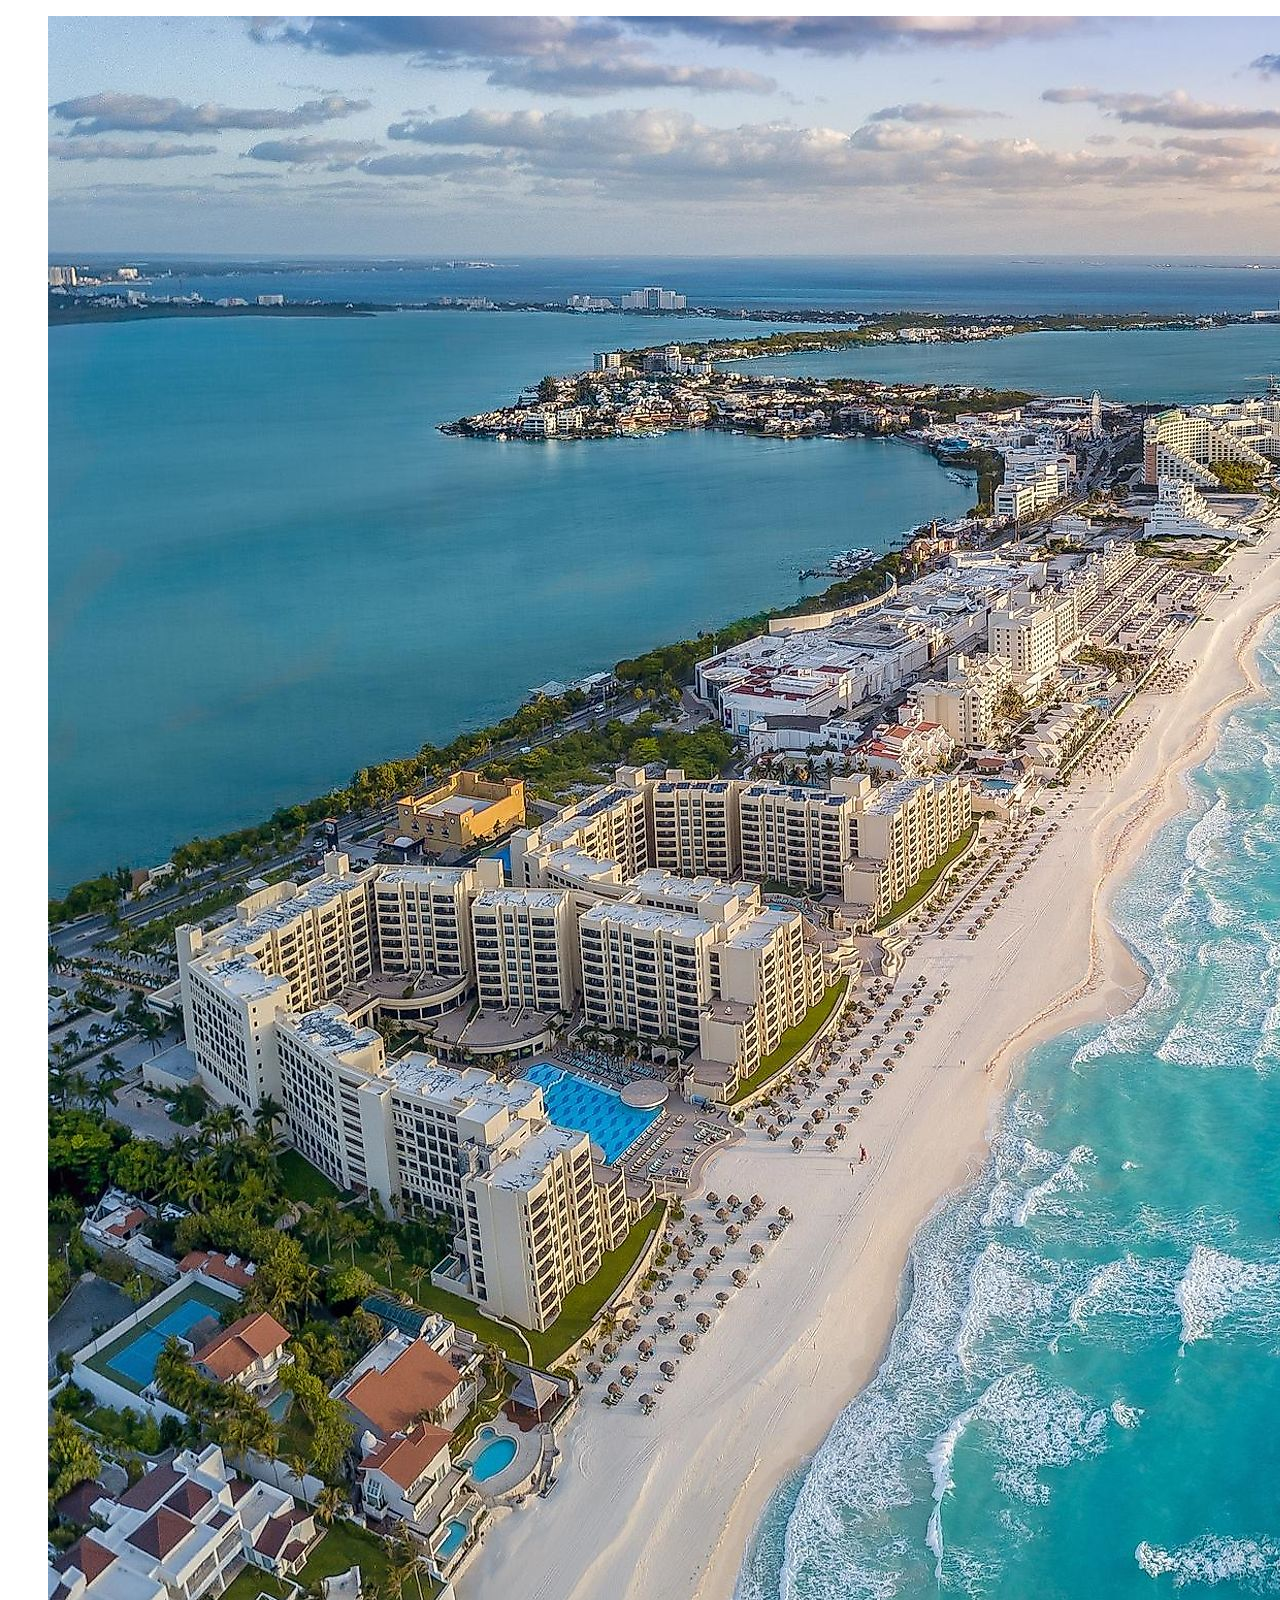
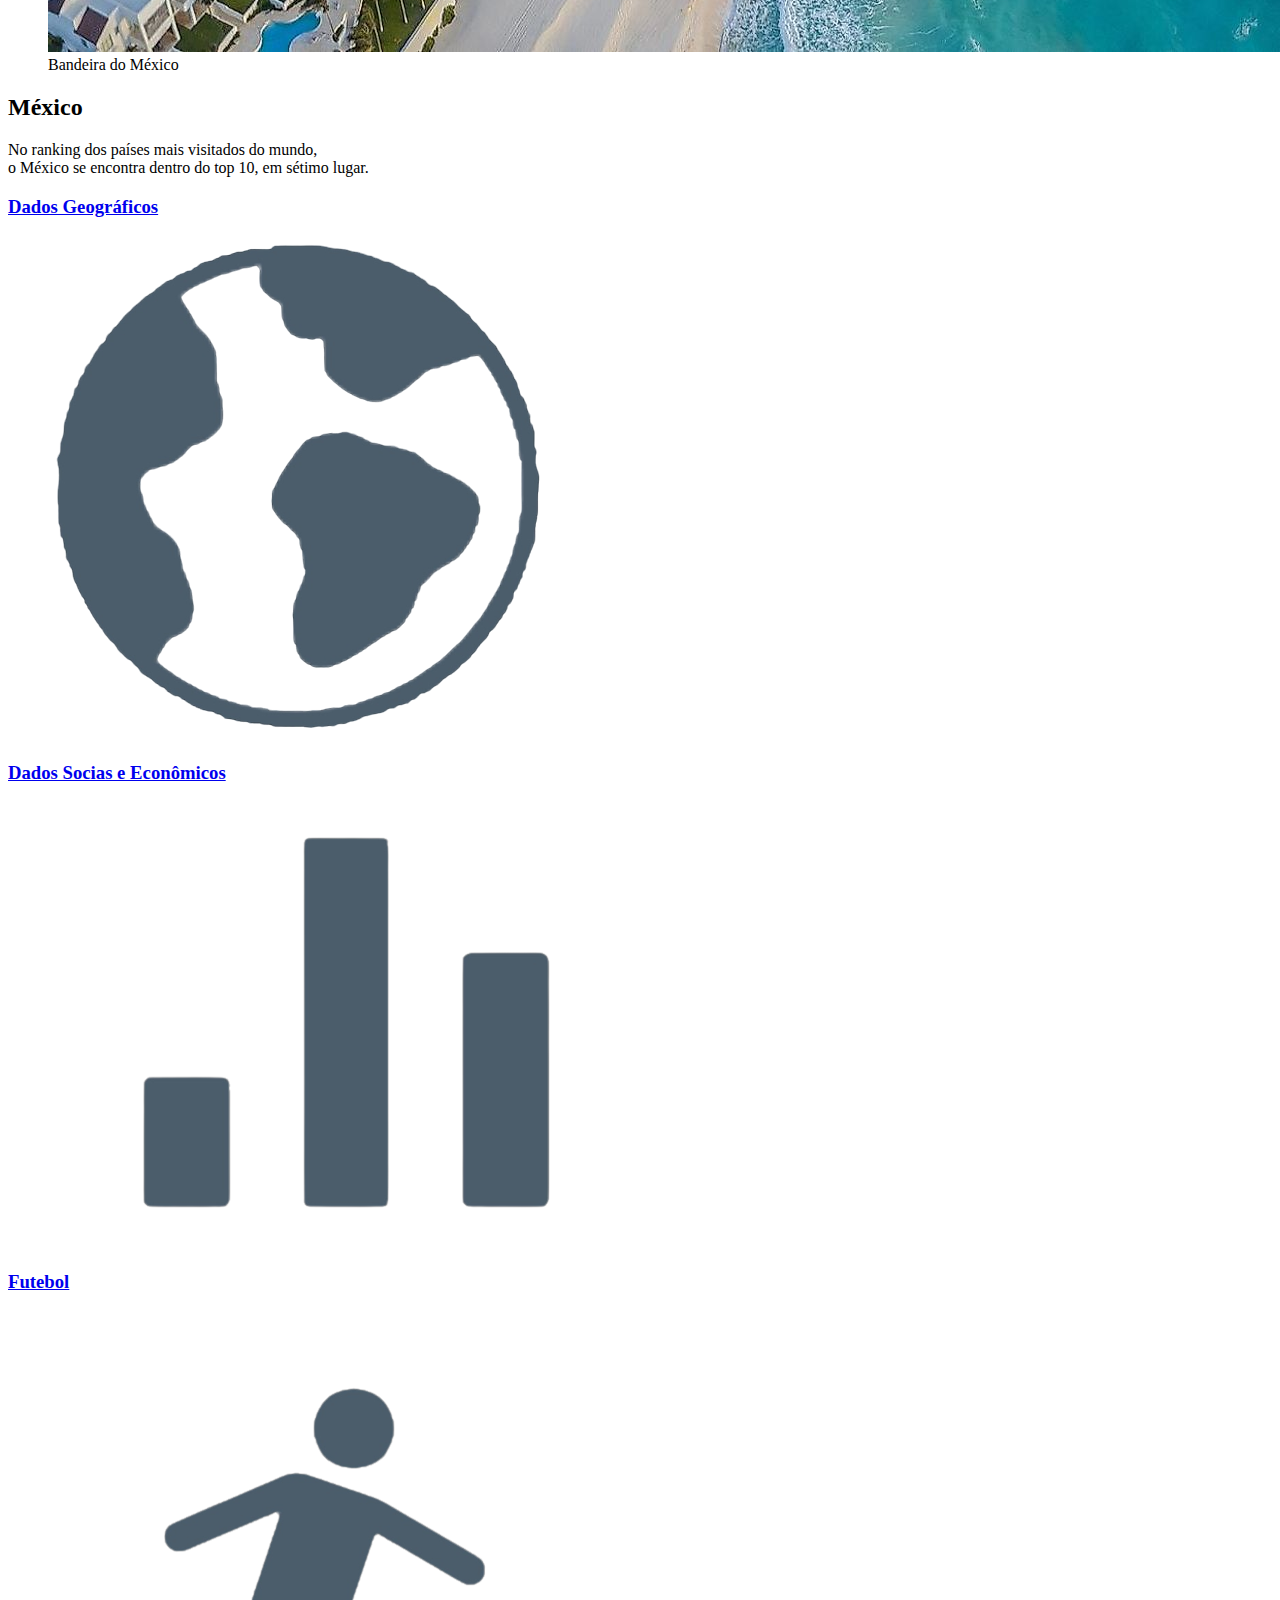
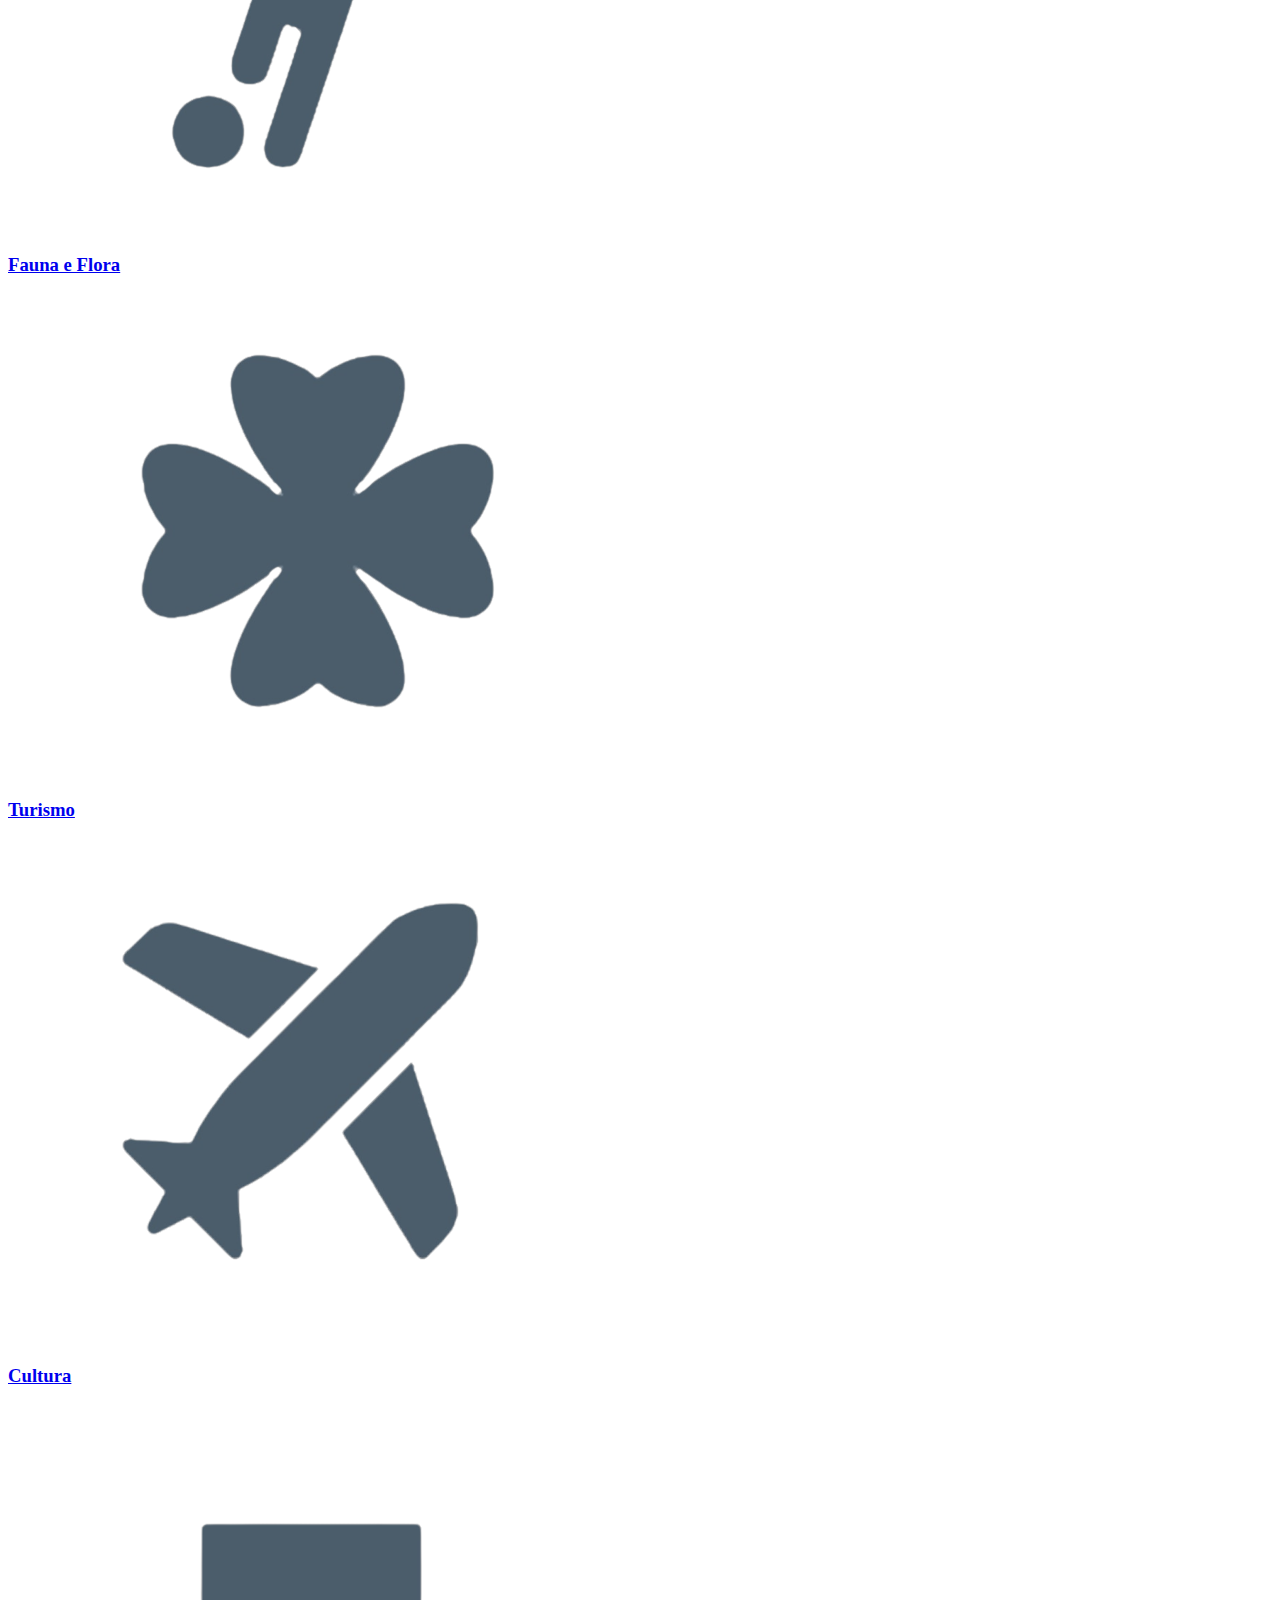
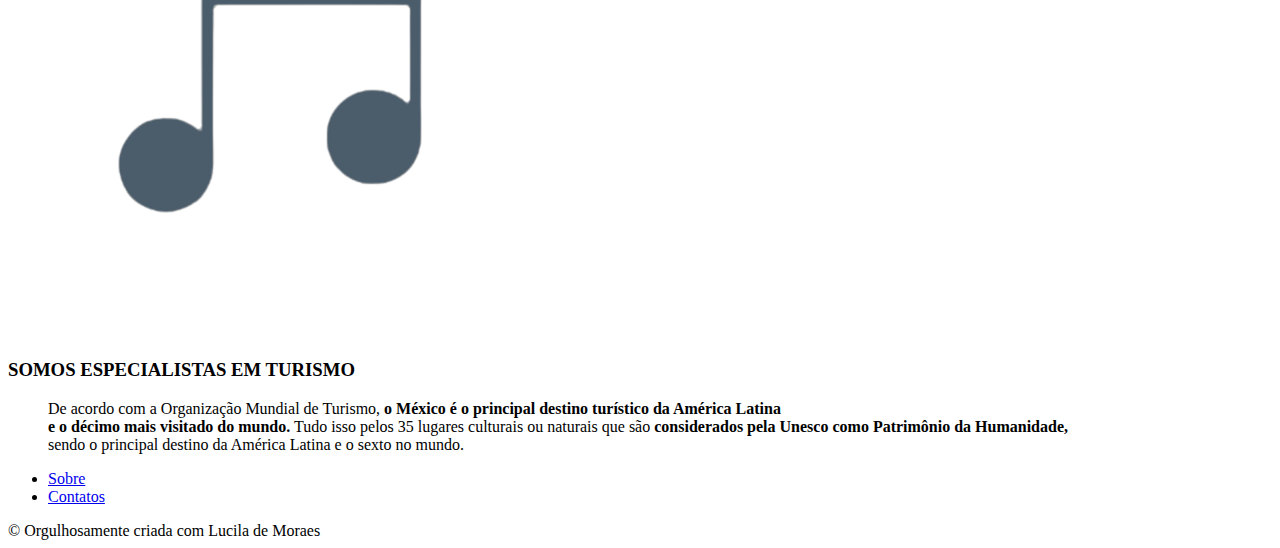
==== index.html @ 618b8b81 "Add files via upload" ====
<!DOCTYPE html>
<html>
    <head>
        <meta charset ="utf-8">
        <title>Conhecendo o México</title>
        <link rel="stylesheet" href="css/css.css">
    </head>
        <body>
            <header> 
                <figure>
                    <img src="./img/cancun.png">
                    <figcaption>Bandeira do México</figcaption>
                </figure>
                <section id="banner">
                    <h2>México</h2>
                    <p>No ranking dos países mais visitados do mundo, <br>
                    o México se encontra dentro do top 10, em sétimo lugar.</p>
                </section>
            </header>
                <main>
                <section id="info">
                    <div class="info" id="info1">
                        <h3><a href="./DadosG.html">Dados Geográficos</a></h3>
                        <figure>
                            <img src="./img/i11.png" alt="">
                        </figure>
                    </div>
                    <div class="info" id="info2">
                        <h3> <a href="./DadosES.html">Dados Socias e Econômicos</a></h3>
                        <figure>
                            <img src="./img/I1.png">
                        </figure>
                    </div>
                    <div class="info" id="info3">
                        <h3><a href="./Futebol.html">Futebol</a></h3>
                        <figure>
                            <img src="./img/i2.png" alt="">
                        </figure>
                    </div>
                    <div id="info4">
                        <h3><a href="./Fauna.html">Fauna e Flora</a></h3>
                        <figure>
                            <img src="./img/i3.png" alt="">
                        </figure>
                    </div>
                    <div id="info5">
                        <h3> <a href="./Turismo.html">Turismo</a></h3>
                        <figure>
                            <img src="./img/i4.png" alt="">
                        </figure>
                    </div>
                    <div id="info6">
                        <h3> <a href="./Cultura.html">Cultura</a></h3>
                        <figure>
                            <img src="img/i5.png" alt="">
                        </figure>
                    </div>
                </section>
                <div id="txt">
                    <h3> <strong> SOMOS ESPECIALISTAS EM TURISMO</strong> </h3>
                    <blockquote> De acordo com a Organização Mundial de Turismo, <strong>o México é o principal destino turístico da América Latina </strong><br>
                        <strong>e o décimo mais visitado do mundo.</strong>  Tudo isso pelos 35 lugares culturais ou naturais que são <strong>considerados pela Unesco como Patrimônio da Humanidade,</strong>
                        <br>sendo o principal destino da América Latina e o sexto no mundo.</blockquote>
                </div>
                    <footer>
                        <nav>
                            <ul>
                                <li>
                                    <a href="#">Sobre</a>
                                </li>
                                <li>
                                    <a href="#">Contatos</a>
                                </li>
                            </ul>
                        </nav>
                    </footer>
                </main>
                <footer>
                    <div id="copyr">
                        &copy;
                        Orgulhosamente criada com Lucila de Moraes
                    </div>
                </footer>
        </body>
</html>
---- css/css.css ----
css.legal
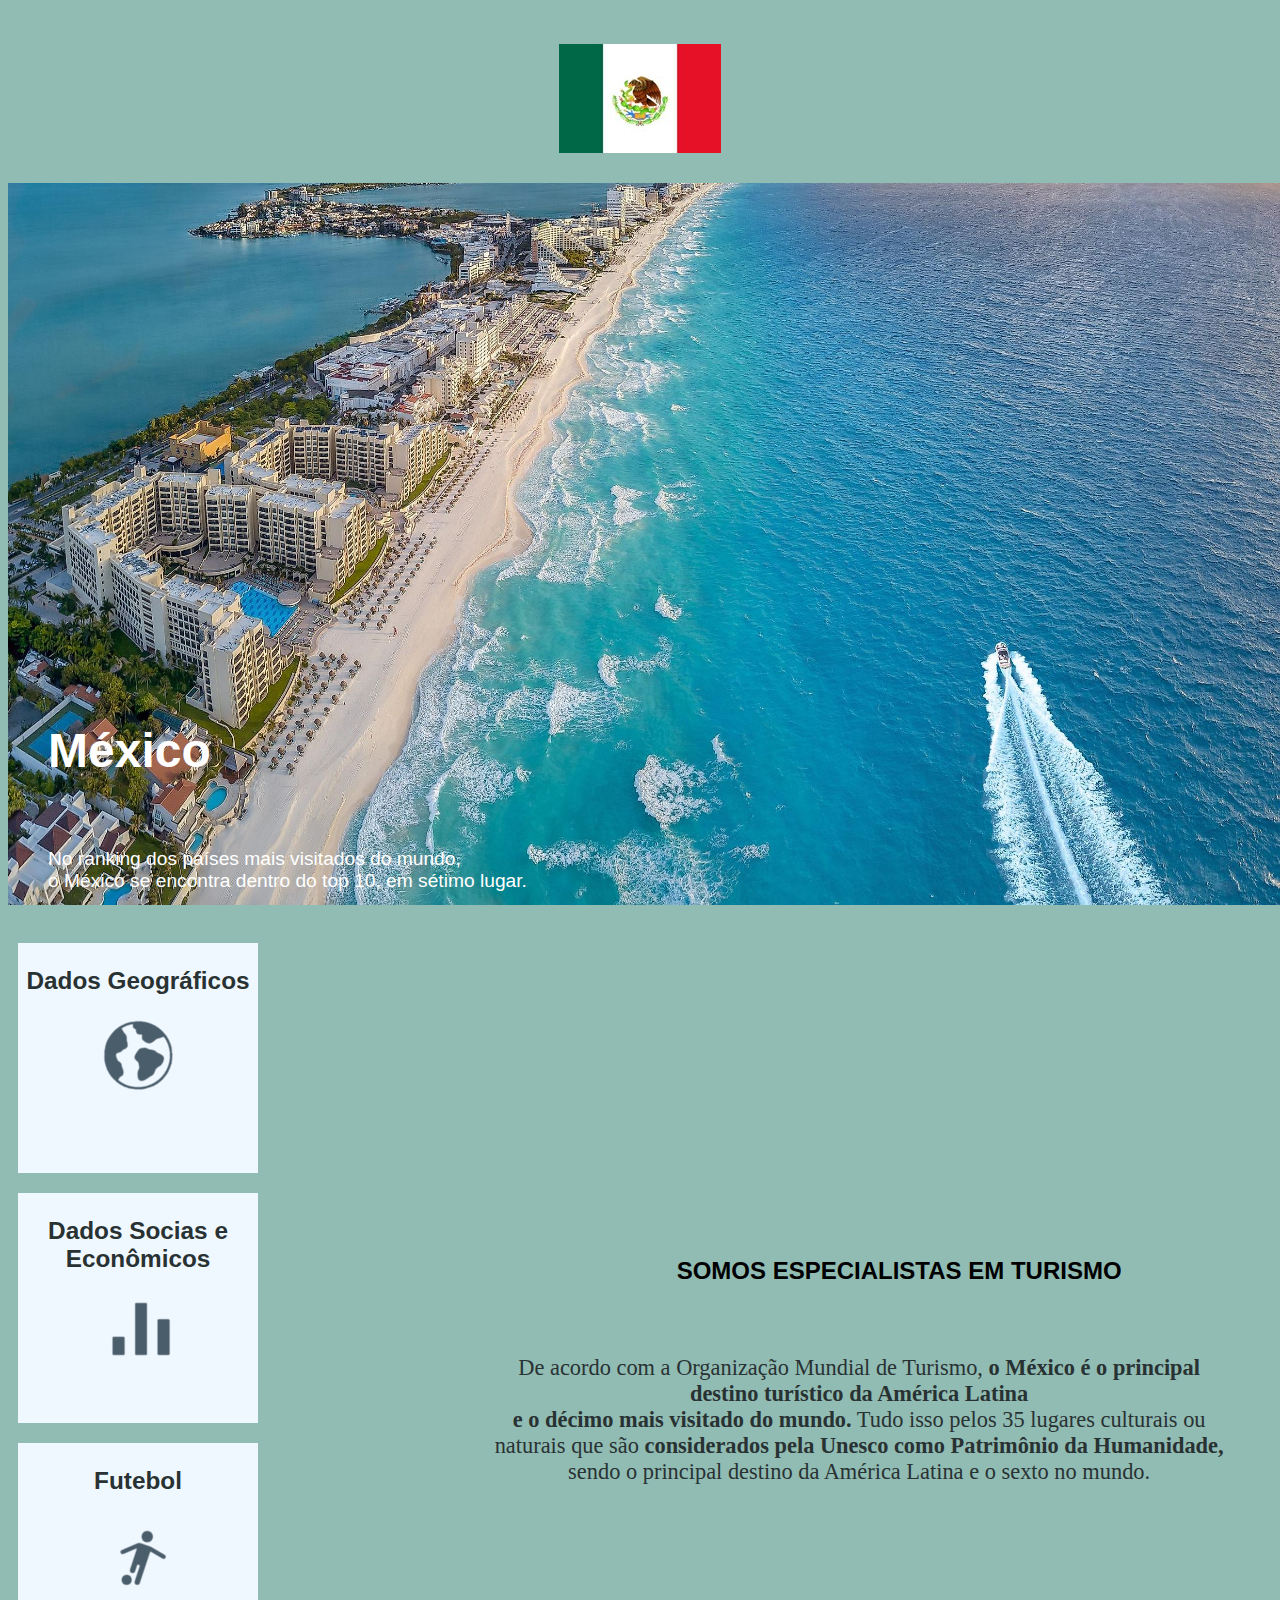
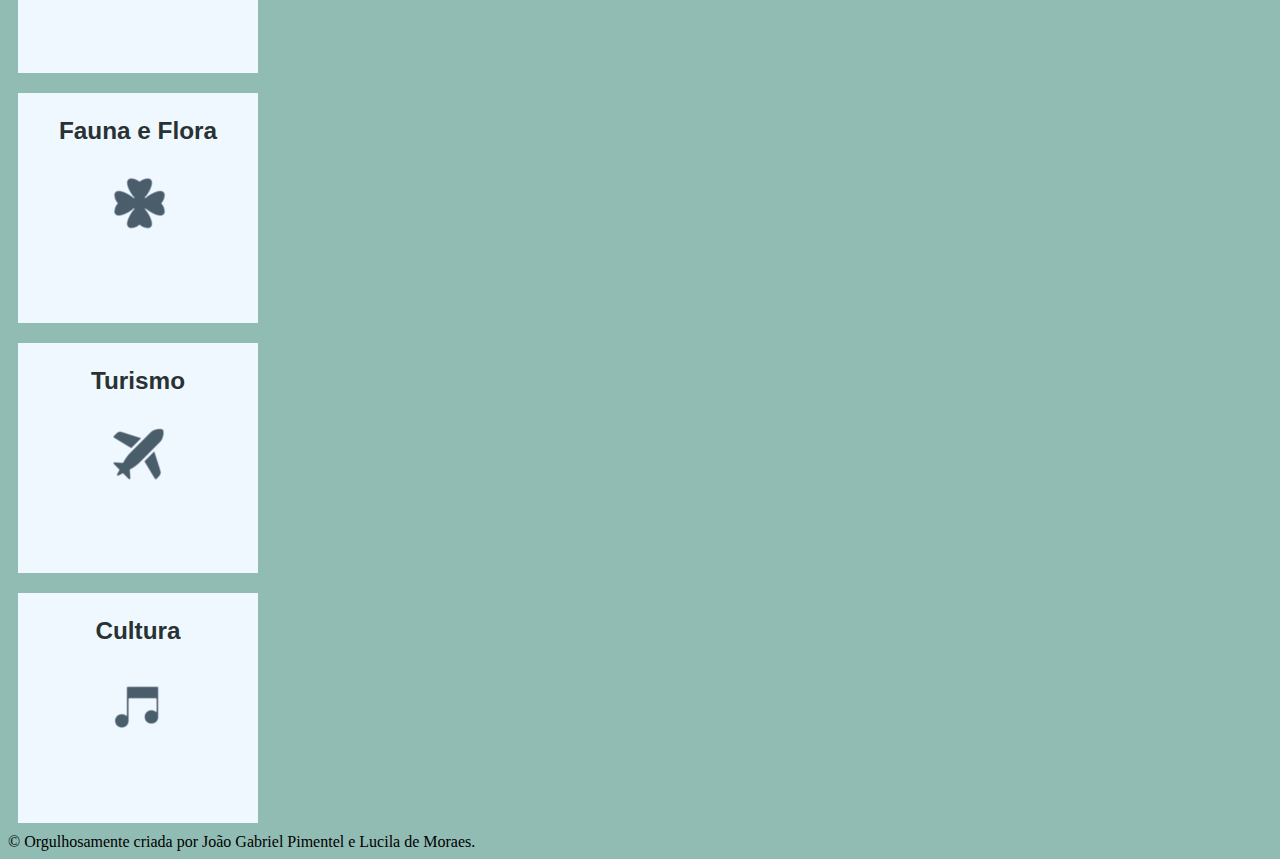
==== commit acc599ec: "Add files via upload" ====
--- a/index.html
+++ b/index.html
@@ -3,53 +3,54 @@
     <head>
         <meta charset ="utf-8">
         <title>Conhecendo o México</title>
-        <link rel="stylesheet" href="css/css.css">
+        <link rel="stylesheet" href="./css/index.css">
     </head>
         <body>
             <header> 
-                <figure>
-                    <img src="./img/cancun.png">
-                    <figcaption>Bandeira do México</figcaption>
-                </figure>
+                <div class="flag">
+                    <figure>
+                        <img src="./img/mexico´s flag.jpg"alt="Bandeira do México">
+                    </figure>
+                </div>
+            </header>
                 <section id="banner">
                     <h2>México</h2>
                     <p>No ranking dos países mais visitados do mundo, <br>
                     o México se encontra dentro do top 10, em sétimo lugar.</p>
                 </section>
-            </header>
                 <main>
-                <section id="info">
-                    <div class="info" id="info1">
+                <section id="INFO">
+                    <div class="INFO">
                         <h3><a href="./DadosG.html">Dados Geográficos</a></h3>
-                        <figure>
+                       <figure>
                             <img src="./img/i11.png" alt="">
                         </figure>
                     </div>
-                    <div class="info" id="info2">
+                    <div class="INFO">
                         <h3> <a href="./DadosES.html">Dados Socias e Econômicos</a></h3>
                         <figure>
                             <img src="./img/I1.png">
                         </figure>
                     </div>
-                    <div class="info" id="info3">
+                    <div class="INFO" >
                         <h3><a href="./Futebol.html">Futebol</a></h3>
                         <figure>
                             <img src="./img/i2.png" alt="">
                         </figure>
                     </div>
-                    <div id="info4">
+                    <div  class="INFO">
                         <h3><a href="./Fauna.html">Fauna e Flora</a></h3>
                         <figure>
                             <img src="./img/i3.png" alt="">
                         </figure>
                     </div>
-                    <div id="info5">
+                    <div class="INFO" >
                         <h3> <a href="./Turismo.html">Turismo</a></h3>
                         <figure>
                             <img src="./img/i4.png" alt="">
                         </figure>
                     </div>
-                    <div id="info6">
+                    <div class="INFO">
                         <h3> <a href="./Cultura.html">Cultura</a></h3>
                         <figure>
                             <img src="img/i5.png" alt="">
@@ -62,23 +63,11 @@
                         <strong>e o décimo mais visitado do mundo.</strong>  Tudo isso pelos 35 lugares culturais ou naturais que são <strong>considerados pela Unesco como Patrimônio da Humanidade,</strong>
                         <br>sendo o principal destino da América Latina e o sexto no mundo.</blockquote>
                 </div>
-                    <footer>
-                        <nav>
-                            <ul>
-                                <li>
-                                    <a href="#">Sobre</a>
-                                </li>
-                                <li>
-                                    <a href="#">Contatos</a>
-                                </li>
-                            </ul>
-                        </nav>
-                    </footer>
                 </main>
                 <footer>
                     <div id="copyr">
                         &copy;
-                        Orgulhosamente criada com Lucila de Moraes
+                        Orgulhosamente criada por João Gabriel Pimentel e Lucila de Moraes.
                     </div>
                 </footer>
         </body>
--- a/css/index.css
+++ b/css/index.css
@@ -0,0 +1,100 @@
+body{
+    background-color:#91bcb3;
+}
+header {
+    display: flex;
+    flex-direction: row;
+    justify-content: center;
+    padding-top: 20px;
+}
+header h1 {
+    color: #fff;
+}
+p{
+    font-family: 'Lucida Sans', 'Lucida Sans Regular', 'Lucida Grande', 'Lucida Sans Unicode', Geneva, Verdana, sans-serif;
+}
+h1,h2,h3{
+    font-family: 'Lucida Sans', 'Lucida Sans Regular', 'Lucida Grande', 'Lucida Sans Unicode', Geneva, Verdana, sans-serif;
+}
+figcaption{
+    font-family: 'Lucida Sans', 'Lucida Sans Regular', 'Lucida Grande', 'Lucida Sans Unicode', Geneva, Verdana, sans-serif;
+}
+a{
+    font-family: 'Lucida Sans', 'Lucida Sans Regular', 'Lucida Grande', 'Lucida Sans Unicode', Geneva, Verdana, sans-serif;
+    font-size: 1em;
+    text-decoration: none;
+    color: black;
+    color: #293233;
+}
+main{
+    display: flex; 
+}
+blockquote{
+    color: #293233;
+}
+#banner{
+    background-image: url(../img/cancun.png);
+    background-repeat: no-repeat;
+    background-size: 100% 100%;
+    background-position: 0 5px;
+    background-attachment: fixed;
+    width: 200%;
+    height: 750px;
+    box-sizing: border-box;
+}
+#banner h2{
+    margin: 0px 0px 0 40px;
+    margin-top: 10px;
+    padding-top: 540px;
+    font-size: 3em;
+    font-family: 'Lucida Sans', 'Lucida Sans Regular', 'Lucida Grande', 'Lucida Sans Unicode', Geneva, Verdana, sans-serif;
+    color: white;
+}
+#banner p{
+    margin: 0px 0px 0 40px;
+    padding-top: 70px;
+    font-size: 1.2em;
+    width: 900px;
+    color: white;
+}
+#INFO{
+    width: 800px;
+    height: auto;
+    display: flex;
+    flex-wrap: wrap;
+}
+.INFO{
+    background-color: aliceblue;
+    width: 240px;
+    height: 230px;
+    margin: 10px;
+    text-align: center;
+    font-size: 1.3em;
+}
+#info1{
+    margin-right: 20px;
+    background-color: white;
+}
+
+#txt{
+    justify-content: center;
+    flex-direction: row;
+    padding-top: 300px;
+}
+#txt h3{
+    margin-left: 80px;
+    margin-bottom:70px;
+   text-align: center;
+   font-size: 1.5em;
+}
+#txt blockquote{
+  text-align: center;
+}
+blockquote{
+    font-size: 1.4em;
+}
+#copyr{
+    display: flex;
+    flex-direction: row;
+    justify-content: space-between;
+}
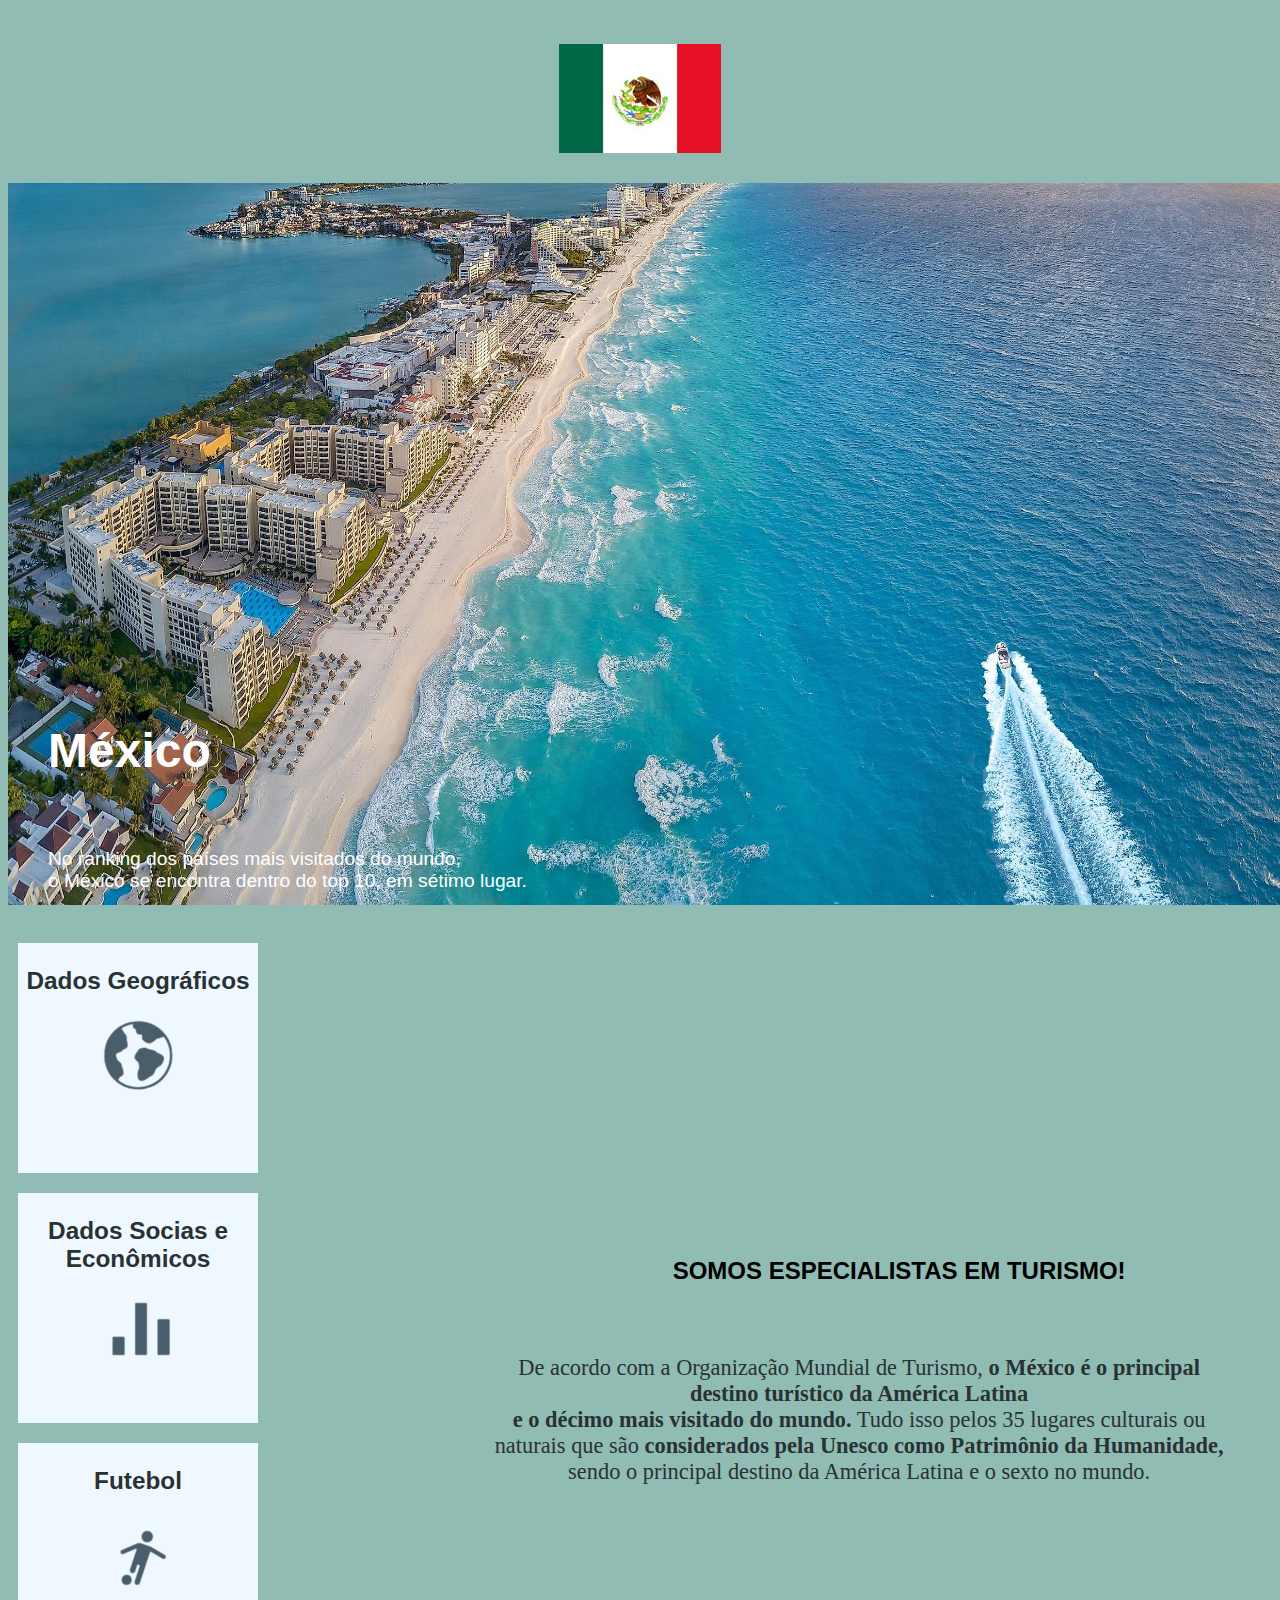
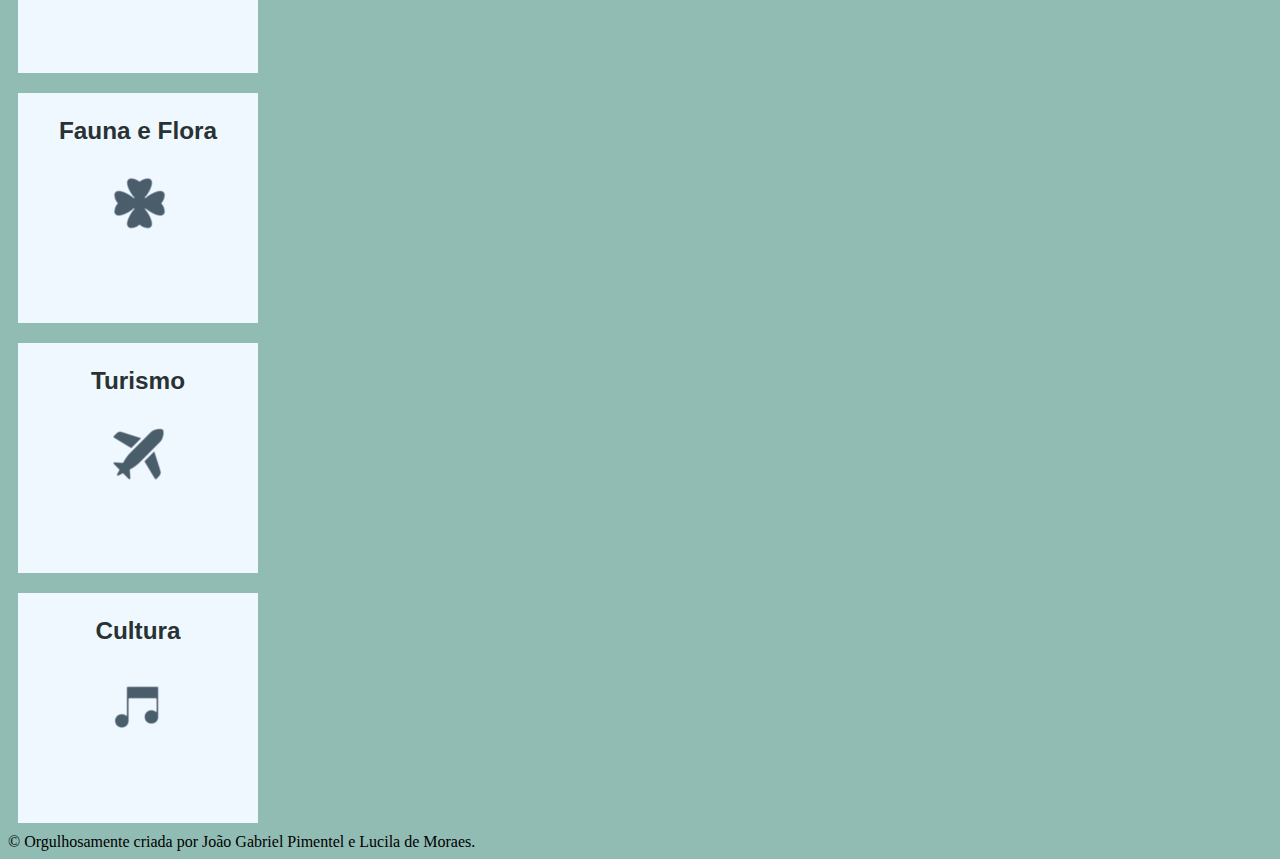
==== commit badbcb1c: "Add files via upload" ====
--- a/index.html
+++ b/index.html
@@ -58,7 +58,7 @@
                     </div>
                 </section>
                 <div id="txt">
-                    <h3> <strong> SOMOS ESPECIALISTAS EM TURISMO</strong> </h3>
+                    <h3> <strong> SOMOS ESPECIALISTAS EM TURISMO!</strong> </h3>
                     <blockquote> De acordo com a Organização Mundial de Turismo, <strong>o México é o principal destino turístico da América Latina </strong><br>
                         <strong>e o décimo mais visitado do mundo.</strong>  Tudo isso pelos 35 lugares culturais ou naturais que são <strong>considerados pela Unesco como Patrimônio da Humanidade,</strong>
                         <br>sendo o principal destino da América Latina e o sexto no mundo.</blockquote>
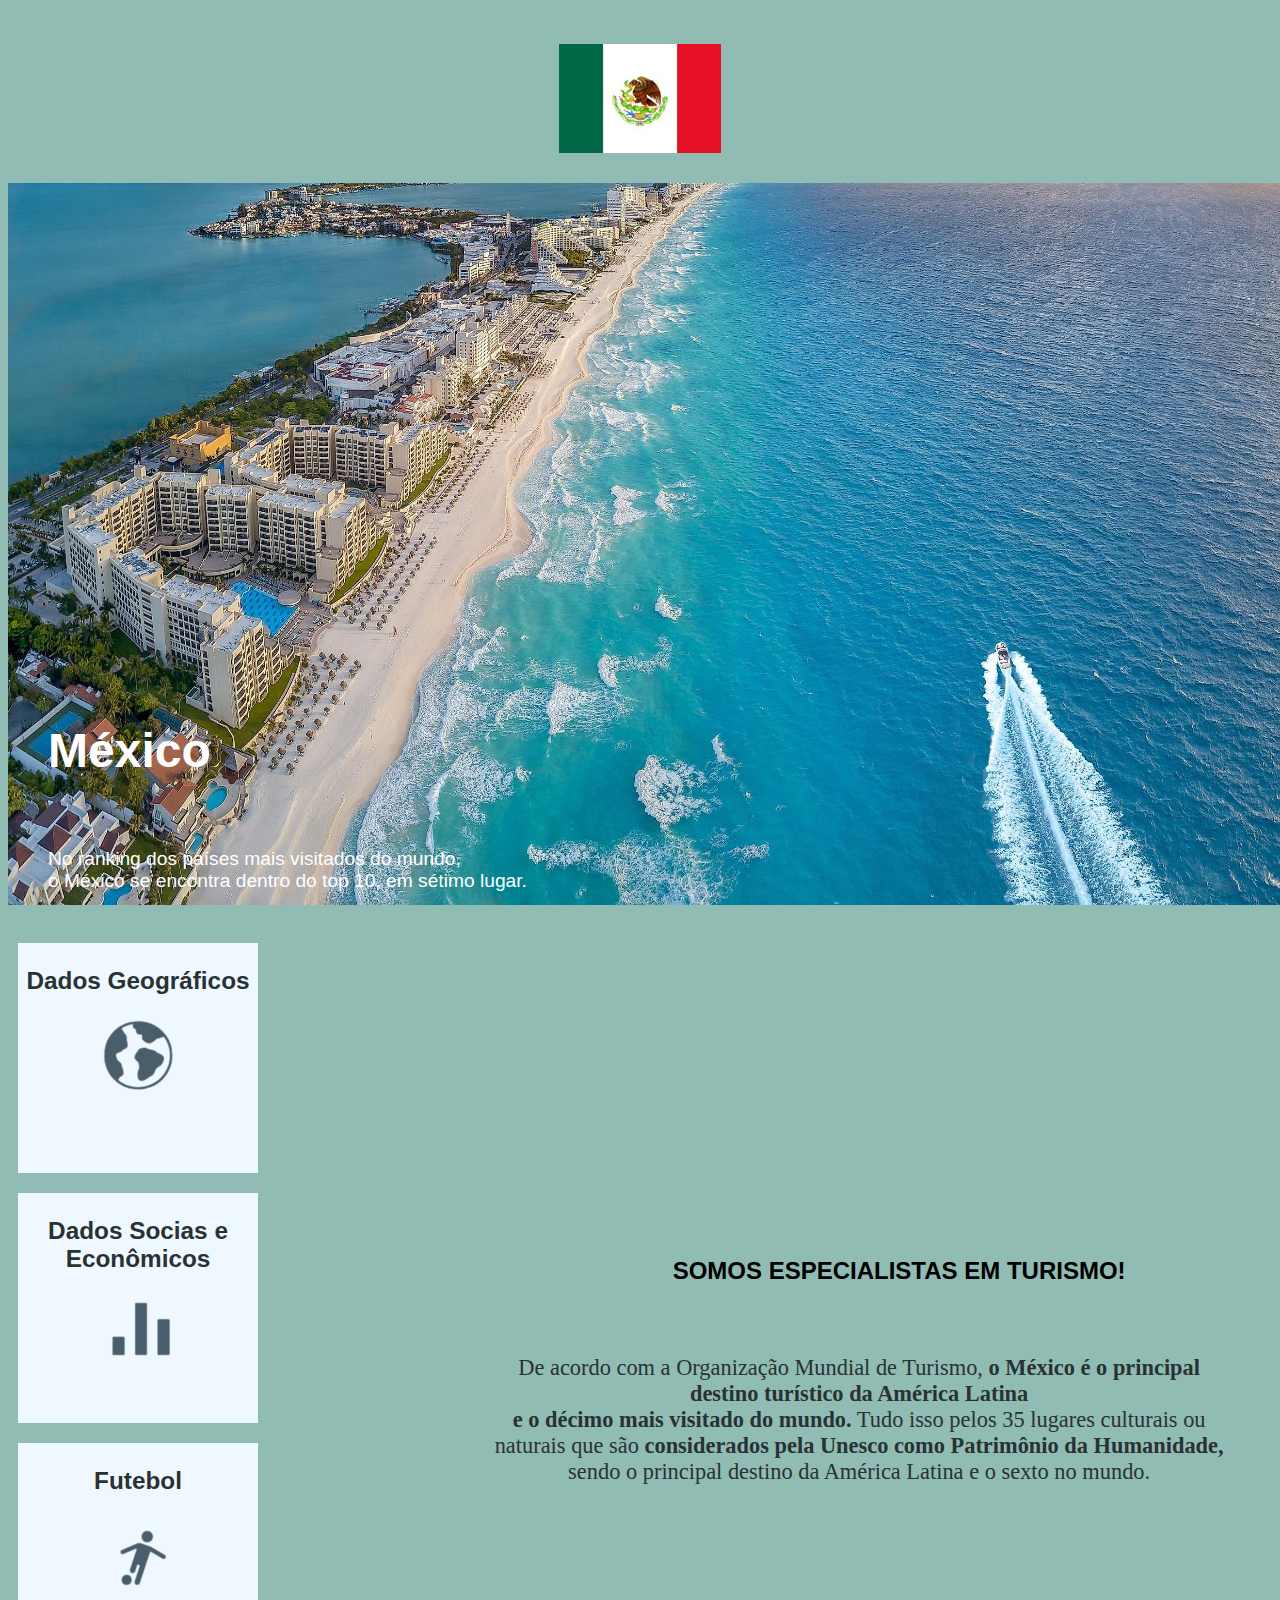
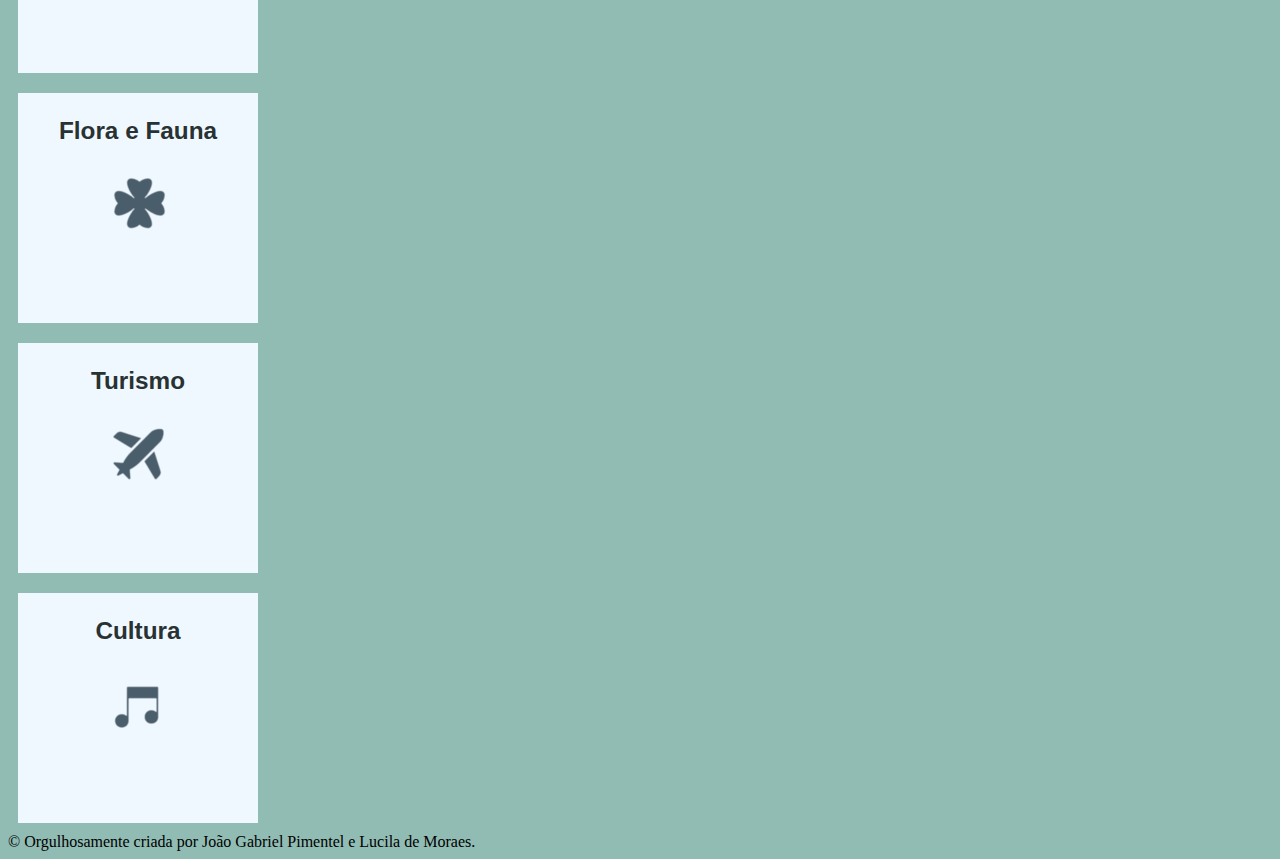
==== commit d2d21521: "Add files via upload" ====
--- a/index.html
+++ b/index.html
@@ -39,7 +39,7 @@
                         </figure>
                     </div>
                     <div  class="INFO">
-                        <h3><a href="./Fauna.html">Fauna e Flora</a></h3>
+                        <h3><a href="./FloraEFauna.html">Flora e Fauna</a></h3>
                         <figure>
                             <img src="./img/i3.png" alt="">
                         </figure>
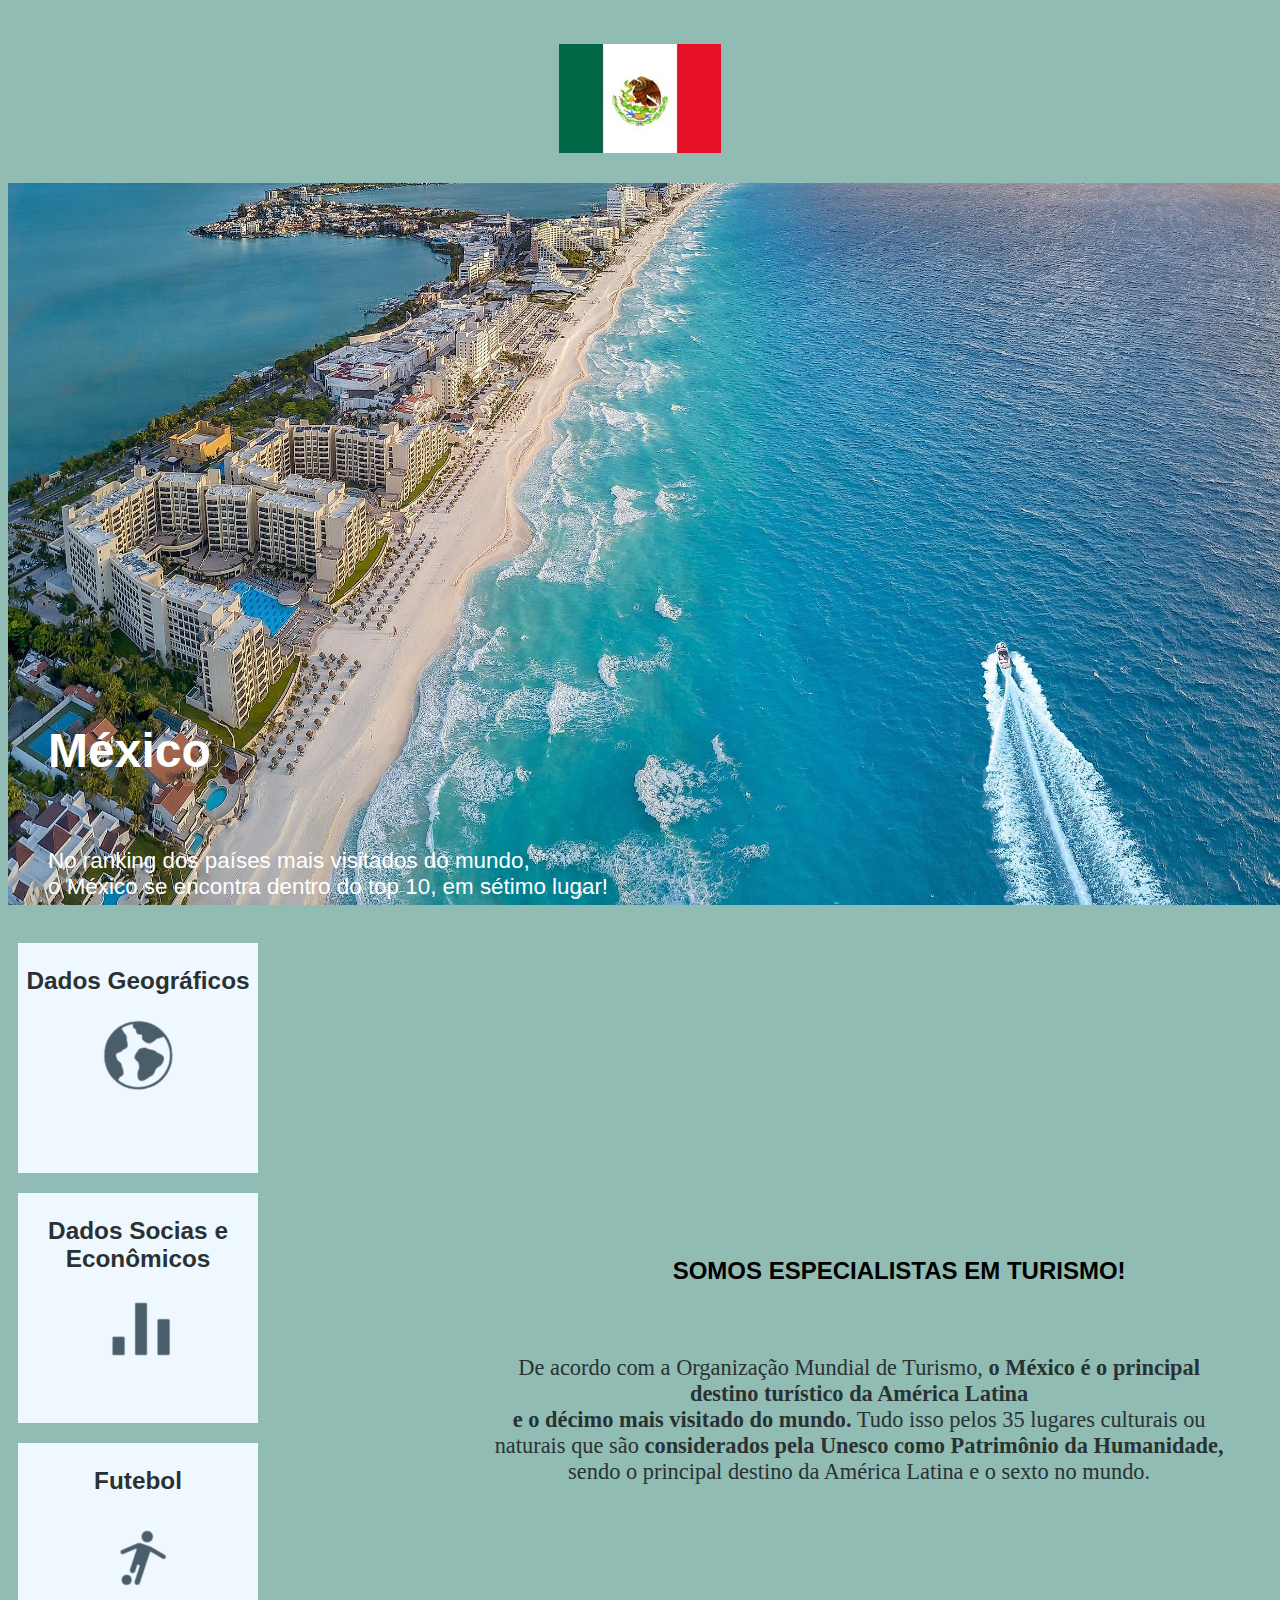
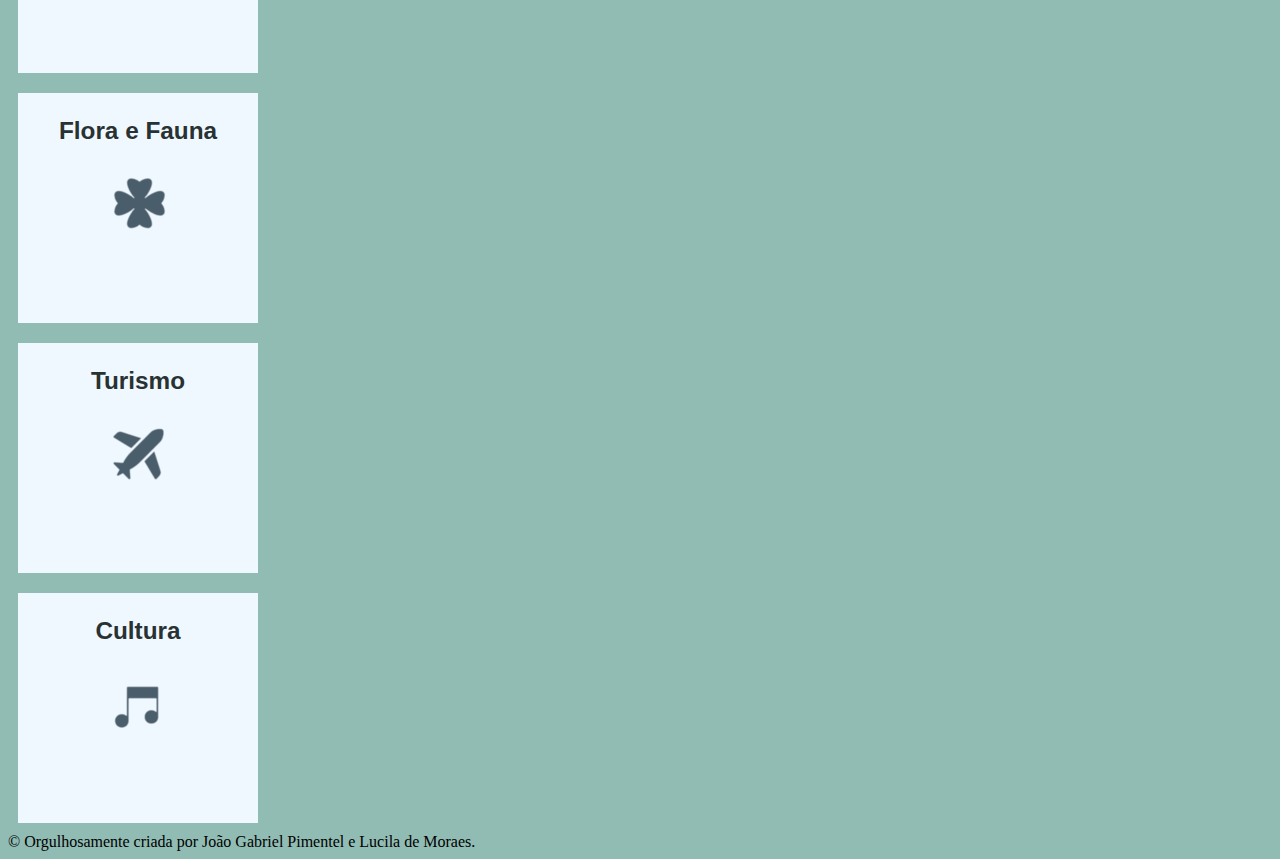
==== commit 7b18e34d: "Add files via upload" ====
--- a/index.html
+++ b/index.html
@@ -16,7 +16,7 @@
                 <section id="banner">
                     <h2>México</h2>
                     <p>No ranking dos países mais visitados do mundo, <br>
-                    o México se encontra dentro do top 10, em sétimo lugar.</p>
+                    o México se encontra dentro do top 10, em sétimo lugar!</p>
                 </section>
                 <main>
                 <section id="INFO">
--- a/css/index.css
+++ b/css/index.css
@@ -53,7 +53,7 @@
 #banner p{
     margin: 0px 0px 0 40px;
     padding-top: 70px;
-    font-size: 1.2em;
+    font-size: 1.4em;
     width: 900px;
     color: white;
 }
